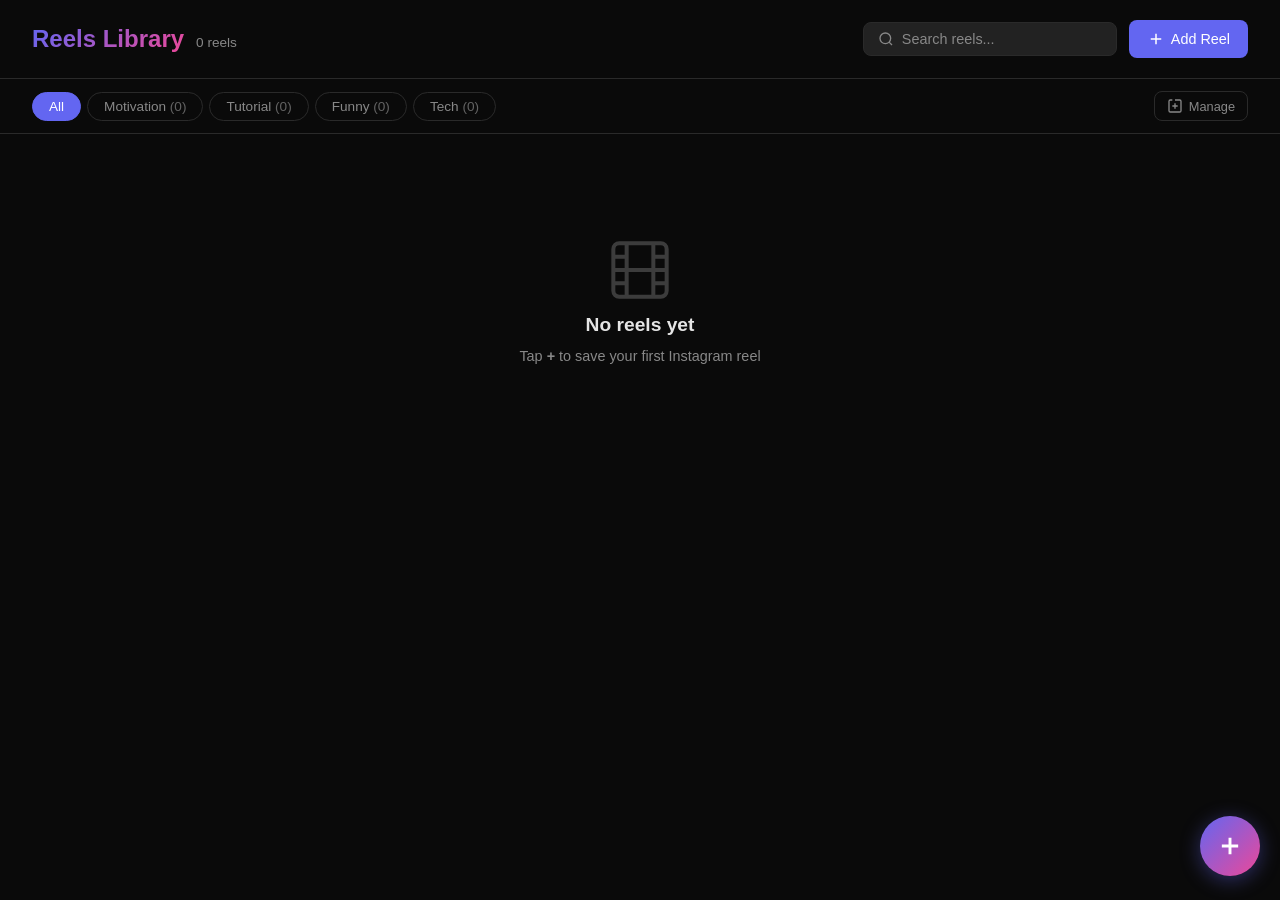
==== index.html @ 19f2aade "Initial release: Reels Library PWA Instagram reels bookmarking app with categories, embed previews, " ====
<!DOCTYPE html>
<html lang="en">
<head>
  <meta charset="UTF-8" />
  <meta name="viewport" content="width=device-width, initial-scale=1.0, maximum-scale=1.0, user-scalable=no, viewport-fit=cover" />
  <meta name="theme-color" content="#6366f1" />
  <meta name="apple-mobile-web-app-capable" content="yes" />
  <meta name="apple-mobile-web-app-status-bar-style" content="black-translucent" />
  <meta name="apple-mobile-web-app-title" content="Reels Lib" />
  <link rel="apple-touch-icon" href="icons/icon-192.png" />
  <link rel="icon" type="image/svg+xml" href="icons/icon.svg" />
  <link rel="manifest" href="manifest.json" />
  <title>Reels Library</title>
  <link rel="stylesheet" href="styles.css" />
</head>
<body>
  <div id="app">
    <!-- Header -->
    <header class="header">
      <div class="header-left">
        <h1>Reels Library</h1>
        <span class="reel-count" id="reelCount">0 reels</span>
      </div>
      <div class="header-right">
        <div class="search-box">
          <svg width="16" height="16" viewBox="0 0 24 24" fill="none" stroke="currentColor" stroke-width="2"><circle cx="11" cy="11" r="8"/><path d="m21 21-4.35-4.35"/></svg>
          <input type="text" id="searchInput" placeholder="Search reels..." />
        </div>
        <button class="btn btn-primary desktop-only" id="addReelBtn">
          <svg width="18" height="18" viewBox="0 0 24 24" fill="none" stroke="currentColor" stroke-width="2"><path d="M12 5v14M5 12h14"/></svg>
          Add Reel
        </button>
      </div>
    </header>

    <!-- Category Tabs -->
    <nav class="category-bar">
      <div class="category-tabs" id="categoryTabs">
        <button class="tab active" data-category="all">All</button>
      </div>
      <button class="btn btn-ghost btn-sm" id="manageCategoriesBtn">
        <svg width="16" height="16" viewBox="0 0 24 24" fill="none" stroke="currentColor" stroke-width="2"><path d="M12 3h7a2 2 0 0 1 2 2v14a2 2 0 0 1-2 2H5a2 2 0 0 1-2-2V5a2 2 0 0 1 2-2h3"/><path d="M12 8v8M8 12h8"/></svg>
        <span class="manage-label">Manage</span>
      </button>
    </nav>

    <!-- Reels Grid -->
    <main class="reels-grid" id="reelsGrid">
      <!-- Empty state -->
      <div class="empty-state" id="emptyState">
        <svg width="64" height="64" viewBox="0 0 24 24" fill="none" stroke="currentColor" stroke-width="1.5" opacity="0.4">
          <rect x="2" y="2" width="20" height="20" rx="2.18" ry="2.18"/><path d="M7 2v20M17 2v20M2 12h20M2 7h5M2 17h5M17 7h5M17 17h5"/>
        </svg>
        <h2>No reels yet</h2>
        <p>Tap <strong>+</strong> to save your first Instagram reel</p>
      </div>
    </main>

    <!-- Mobile FAB (Floating Action Button) -->
    <button class="fab mobile-only" id="addReelFab" aria-label="Add reel">
      <svg width="28" height="28" viewBox="0 0 24 24" fill="none" stroke="currentColor" stroke-width="2.5"><path d="M12 5v14M5 12h14"/></svg>
    </button>
  </div>

  <!-- Add/Edit Reel Modal -->
  <div class="modal-overlay" id="reelModal">
    <div class="modal modal-add">
      <div class="modal-header">
        <h2 id="modalTitle">Add Reel</h2>
        <button class="btn-close" id="closeReelModal">&times;</button>
      </div>
      <form id="reelForm">
        <input type="hidden" id="reelId" />
        <div class="form-group">
          <label for="reelUrl">Instagram Reel URL</label>
          <div class="url-input-row">
            <input type="url" id="reelUrl" placeholder="https://www.instagram.com/reel/..." required />
            <button type="button" class="btn btn-ghost btn-sm fetch-btn" id="fetchPreviewBtn">Preview</button>
          </div>
        </div>
        <div class="preview-area" id="previewArea">
          <div class="preview-placeholder">Paste a reel link and tap "Preview"</div>
        </div>
        <div class="form-group">
          <label for="reelTitle">Title / Note</label>
          <input type="text" id="reelTitle" placeholder="Give it a name to remember..." />
        </div>
        <div class="form-group">
          <label for="reelCategory">Category</label>
          <select id="reelCategory">
            <option value="">Uncategorized</option>
          </select>
        </div>
        <div class="form-actions">
          <button type="button" class="btn btn-ghost" id="cancelReelBtn">Cancel</button>
          <button type="submit" class="btn btn-primary">Save Reel</button>
        </div>
      </form>
    </div>
  </div>

  <!-- Manage Categories Modal -->
  <div class="modal-overlay" id="categoryModal">
    <div class="modal modal-sm">
      <div class="modal-header">
        <h2>Manage Categories</h2>
        <button class="btn-close" id="closeCategoryModal">&times;</button>
      </div>
      <div class="category-form">
        <div class="form-group form-row">
          <input type="text" id="newCategoryName" placeholder="New category name..." />
          <input type="color" id="newCategoryColor" value="#6366f1" title="Pick a color" />
          <button class="btn btn-primary btn-sm" id="addCategoryBtn">Add</button>
        </div>
      </div>
      <ul class="category-list" id="categoryList"></ul>
    </div>
  </div>

  <!-- Reel Detail Modal -->
  <div class="modal-overlay" id="detailModal">
    <div class="modal modal-detail">
      <div class="modal-header">
        <h2 id="detailTitle">Reel Details</h2>
        <button class="btn-close" id="closeDetailModal">&times;</button>
      </div>
      <div class="detail-body" id="detailBody"></div>
      <div class="detail-actions">
        <a class="btn btn-primary" id="detailOpenLink" href="#" target="_blank" rel="noopener">
          <svg width="16" height="16" viewBox="0 0 24 24" fill="none" stroke="currentColor" stroke-width="2"><path d="M18 13v6a2 2 0 0 1-2 2H5a2 2 0 0 1-2-2V8a2 2 0 0 1 2-2h6M15 3h6v6M10 14 21 3"/></svg>
          Open in Instagram
        </a>
        <button class="btn btn-ghost" id="detailEditBtn">Edit</button>
        <button class="btn btn-danger" id="detailDeleteBtn">Delete</button>
      </div>
    </div>
  </div>

  <script src="app.js"></script>
  <script>
    // Register service worker
    if ('serviceWorker' in navigator) {
      navigator.serviceWorker.register('./sw.js');
    }
  </script>
</body>
</html>
---- styles.css ----
/* === Reset & Base === */
*, *::before, *::after { box-sizing: border-box; margin: 0; padding: 0; }

:root {
  --bg: #0a0a0a;
  --bg-card: #161616;
  --bg-card-hover: #1e1e1e;
  --bg-modal: #1a1a1a;
  --bg-input: #222;
  --border: #2a2a2a;
  --text: #e5e5e5;
  --text-muted: #888;
  --primary: #6366f1;
  --primary-hover: #818cf8;
  --danger: #ef4444;
  --danger-hover: #f87171;
  --radius: 12px;
  --radius-sm: 8px;
  --safe-top: env(safe-area-inset-top, 0px);
  --safe-bottom: env(safe-area-inset-bottom, 0px);
}

html { -webkit-text-size-adjust: 100%; }

body {
  font-family: -apple-system, BlinkMacSystemFont, 'Segoe UI', Roboto, sans-serif;
  background: var(--bg);
  color: var(--text);
  min-height: 100vh;
  min-height: 100dvh;
  -webkit-tap-highlight-color: transparent;
  overscroll-behavior: none;
  padding-top: var(--safe-top);
  padding-bottom: var(--safe-bottom);
}

/* === Visibility helpers === */
.mobile-only { display: none; }

/* === Header === */
.header {
  display: flex;
  align-items: center;
  justify-content: space-between;
  padding: 20px 32px;
  border-bottom: 1px solid var(--border);
  flex-wrap: wrap;
  gap: 12px;
  position: sticky;
  top: 0;
  z-index: 50;
  background: var(--bg);
}

.header-left {
  display: flex;
  align-items: baseline;
  gap: 12px;
}

.header h1 {
  font-size: 1.5rem;
  font-weight: 700;
  background: linear-gradient(135deg, #6366f1, #ec4899);
  -webkit-background-clip: text;
  -webkit-text-fill-color: transparent;
  background-clip: text;
}

.reel-count {
  color: var(--text-muted);
  font-size: 0.85rem;
}

.header-right {
  display: flex;
  align-items: center;
  gap: 12px;
}

/* === Search === */
.search-box {
  display: flex;
  align-items: center;
  gap: 8px;
  background: var(--bg-input);
  border: 1px solid var(--border);
  border-radius: var(--radius-sm);
  padding: 8px 14px;
  color: var(--text-muted);
  transition: border-color 0.2s;
}

.search-box:focus-within { border-color: var(--primary); }

.search-box input {
  background: none;
  border: none;
  color: var(--text);
  font-size: 0.9rem;
  outline: none;
  width: 200px;
}

.search-box input::placeholder { color: var(--text-muted); }

/* === Buttons === */
.btn {
  display: inline-flex;
  align-items: center;
  gap: 6px;
  padding: 10px 18px;
  border-radius: var(--radius-sm);
  border: none;
  font-size: 0.9rem;
  font-weight: 500;
  cursor: pointer;
  transition: all 0.15s;
  text-decoration: none;
  white-space: nowrap;
}

.btn-primary { background: var(--primary); color: #fff; }
.btn-primary:hover { background: var(--primary-hover); }
.btn-primary:active { transform: scale(0.97); }

.btn-ghost {
  background: transparent;
  color: var(--text-muted);
  border: 1px solid var(--border);
}
.btn-ghost:hover { color: var(--text); border-color: #444; }

.btn-danger {
  background: transparent;
  color: var(--danger);
  border: 1px solid var(--danger);
}
.btn-danger:hover { background: var(--danger); color: #fff; }

.btn-sm { padding: 6px 12px; font-size: 0.8rem; }

.btn-close {
  background: none;
  border: none;
  color: var(--text-muted);
  font-size: 1.5rem;
  cursor: pointer;
  line-height: 1;
  padding: 4px 8px;
}
.btn-close:hover { color: var(--text); }

/* === FAB (Floating Action Button) === */
.fab {
  position: fixed;
  bottom: 24px;
  right: 20px;
  width: 60px;
  height: 60px;
  border-radius: 50%;
  background: linear-gradient(135deg, #6366f1, #ec4899);
  color: #fff;
  border: none;
  display: flex;
  align-items: center;
  justify-content: center;
  box-shadow: 0 4px 20px rgba(99, 102, 241, 0.4);
  cursor: pointer;
  z-index: 90;
  transition: transform 0.15s, box-shadow 0.15s;
}

.fab:active {
  transform: scale(0.9);
  box-shadow: 0 2px 12px rgba(99, 102, 241, 0.3);
}

/* === Category Bar === */
.category-bar {
  display: flex;
  align-items: center;
  justify-content: space-between;
  padding: 12px 32px;
  border-bottom: 1px solid var(--border);
  gap: 12px;
  overflow-x: auto;
  position: sticky;
  top: 68px;
  z-index: 49;
  background: var(--bg);
  -webkit-overflow-scrolling: touch;
}

.category-bar::-webkit-scrollbar { display: none; }
.category-bar { scrollbar-width: none; }

.category-tabs {
  display: flex;
  gap: 6px;
  overflow-x: auto;
  flex: 1;
  -webkit-overflow-scrolling: touch;
}

.category-tabs::-webkit-scrollbar { display: none; }
.category-tabs { scrollbar-width: none; }

.tab {
  padding: 6px 16px;
  border-radius: 20px;
  border: 1px solid var(--border);
  background: transparent;
  color: var(--text-muted);
  font-size: 0.85rem;
  cursor: pointer;
  white-space: nowrap;
  transition: all 0.15s;
}

.tab:hover { border-color: #555; color: var(--text); }
.tab:active { transform: scale(0.96); }

.tab.active {
  background: var(--primary);
  border-color: var(--primary);
  color: #fff;
}

/* === Reels Grid === */
.reels-grid {
  display: grid;
  grid-template-columns: repeat(auto-fill, minmax(280px, 1fr));
  gap: 20px;
  padding: 24px 32px;
  padding-bottom: calc(24px + var(--safe-bottom));
}

/* === Reel Card === */
.reel-card {
  background: var(--bg-card);
  border: 1px solid var(--border);
  border-radius: var(--radius);
  overflow: hidden;
  cursor: pointer;
  transition: all 0.2s;
  -webkit-touch-callout: none;
}

.reel-card:hover {
  background: var(--bg-card-hover);
  border-color: #444;
  transform: translateY(-2px);
  box-shadow: 0 8px 24px rgba(0,0,0,0.3);
}

.reel-card:active {
  transform: scale(0.98);
  box-shadow: none;
}

.reel-card-thumbnail {
  width: 100%;
  aspect-ratio: 9/16;
  max-height: 320px;
  object-fit: cover;
  background: #111;
  display: flex;
  align-items: center;
  justify-content: center;
  overflow: hidden;
}

.reel-card-thumbnail img {
  width: 100%;
  height: 100%;
  object-fit: cover;
}

.reel-card-thumbnail .embed-thumb {
  position: relative;
  width: 100%;
  height: 100%;
  overflow: hidden;
}

.reel-card-thumbnail .embed-thumb iframe {
  width: 100%;
  height: 320px;
  display: block;
  pointer-events: none;
}

.reel-card-thumbnail .embed-overlay {
  position: absolute;
  inset: 0;
  z-index: 1;
  cursor: pointer;
}

.reel-card-thumbnail .placeholder-thumb {
  display: flex;
  flex-direction: column;
  align-items: center;
  justify-content: center;
  gap: 8px;
  color: var(--text-muted);
  width: 100%;
  height: 100%;
  min-height: 180px;
  background: linear-gradient(135deg, #1a1a2e, #16213e);
}

.reel-card-info { padding: 14px; }

.reel-card-title {
  font-size: 0.95rem;
  font-weight: 600;
  margin-bottom: 6px;
  overflow: hidden;
  text-overflow: ellipsis;
  white-space: nowrap;
}

.reel-card-meta {
  display: flex;
  align-items: center;
  justify-content: space-between;
  gap: 8px;
}

.reel-card-category {
  font-size: 0.75rem;
  padding: 3px 10px;
  border-radius: 12px;
  font-weight: 500;
}

.reel-card-date {
  font-size: 0.75rem;
  color: var(--text-muted);
}

/* === Empty State === */
.empty-state {
  grid-column: 1 / -1;
  display: flex;
  flex-direction: column;
  align-items: center;
  justify-content: center;
  gap: 12px;
  padding: 80px 20px;
  color: var(--text-muted);
  text-align: center;
}

.empty-state h2 { font-size: 1.2rem; color: var(--text); }
.empty-state p { font-size: 0.9rem; }

/* === Modal === */
.modal-overlay {
  display: none;
  position: fixed;
  inset: 0;
  background: rgba(0,0,0,0.7);
  backdrop-filter: blur(4px);
  z-index: 100;
  align-items: center;
  justify-content: center;
}

.modal-overlay.open { display: flex; }

.modal {
  background: var(--bg-modal);
  border: 1px solid var(--border);
  border-radius: var(--radius);
  width: 90%;
  max-width: 520px;
  max-height: 90vh;
  overflow-y: auto;
  animation: modalIn 0.2s ease;
  -webkit-overflow-scrolling: touch;
}

.modal-sm { max-width: 420px; }
.modal-detail { max-width: 540px; }

@keyframes modalIn {
  from { opacity: 0; transform: translateY(20px); }
  to { opacity: 1; transform: translateY(0); }
}

.modal-header {
  display: flex;
  align-items: center;
  justify-content: space-between;
  padding: 20px 24px 12px;
  position: sticky;
  top: 0;
  background: var(--bg-modal);
  z-index: 1;
}

.modal-header h2 { font-size: 1.15rem; }

/* === Form === */
.form-group {
  padding: 0 24px;
  margin-bottom: 16px;
  position: relative;
}

.form-group label {
  display: block;
  font-size: 0.8rem;
  color: var(--text-muted);
  margin-bottom: 6px;
  font-weight: 500;
}

.form-group input,
.form-group select {
  width: 100%;
  padding: 10px 14px;
  background: var(--bg-input);
  border: 1px solid var(--border);
  border-radius: var(--radius-sm);
  color: var(--text);
  font-size: 16px; /* prevents iOS zoom on focus */
  outline: none;
  transition: border-color 0.2s;
}

.form-group input:focus,
.form-group select:focus {
  border-color: var(--primary);
}

.form-group select { cursor: pointer; }

.form-group input[type="color"] {
  width: 40px;
  height: 42px;
  padding: 2px;
  cursor: pointer;
  border-radius: var(--radius-sm);
}

.url-input-row {
  display: flex;
  gap: 8px;
}

.url-input-row input { flex: 1; }

.form-row {
  display: flex;
  gap: 8px;
  align-items: flex-end;
}

.form-row input[type="text"] { flex: 1; }

.form-actions {
  display: flex;
  justify-content: flex-end;
  gap: 10px;
  padding: 16px 24px 24px;
}

/* === Preview Area === */
.preview-area {
  margin: 0 24px 16px;
  border: 1px dashed var(--border);
  border-radius: var(--radius-sm);
  min-height: 80px;
  display: flex;
  align-items: center;
  justify-content: center;
  overflow: hidden;
}

.preview-placeholder {
  color: var(--text-muted);
  font-size: 0.85rem;
  padding: 20px;
  text-align: center;
}

.preview-embed { width: 100%; }
.preview-embed iframe { display: block; width: 100%; }

.preview-loading {
  color: var(--text-muted);
  font-size: 0.85rem;
  padding: 20px;
}

.preview-error {
  color: var(--danger);
  font-size: 0.85rem;
  padding: 16px;
  text-align: center;
}

/* === Category List (manage modal) === */
.category-list {
  list-style: none;
  padding: 0 24px 20px;
}

.category-list li {
  display: flex;
  align-items: center;
  justify-content: space-between;
  padding: 12px 0;
  border-bottom: 1px solid var(--border);
}

.category-list li:last-child { border-bottom: none; }

.category-list .cat-info {
  display: flex;
  align-items: center;
  gap: 10px;
}

.cat-color-dot {
  width: 14px;
  height: 14px;
  border-radius: 50%;
  flex-shrink: 0;
}

.category-list .cat-name { font-size: 0.9rem; }

.category-list .cat-count {
  font-size: 0.75rem;
  color: var(--text-muted);
}

.cat-delete-btn {
  background: none;
  border: none;
  color: var(--text-muted);
  cursor: pointer;
  font-size: 1.3rem;
  padding: 8px 12px;
  min-width: 44px;
  min-height: 44px;
  display: flex;
  align-items: center;
  justify-content: center;
}
.cat-delete-btn:hover { color: var(--danger); }

.category-form { padding-top: 8px; }

/* === Detail Modal === */
.detail-body { padding: 0 24px 16px; }

.detail-body img {
  width: 100%;
  max-height: 400px;
  object-fit: cover;
  border-radius: var(--radius-sm);
  margin-bottom: 14px;
}

.detail-embed { margin-bottom: 14px; }
.detail-embed iframe { display: block; border-radius: var(--radius-sm); width: 100%; }

.detail-body .detail-desc {
  font-size: 0.9rem;
  color: var(--text-muted);
  margin-bottom: 10px;
  line-height: 1.5;
}

.detail-body .detail-author {
  font-size: 0.85rem;
  color: var(--text);
  font-weight: 500;
  margin-bottom: 4px;
}

.detail-body .detail-url {
  font-size: 0.8rem;
  color: var(--primary);
  word-break: break-all;
}

.detail-body .detail-category-badge {
  display: inline-block;
  padding: 4px 12px;
  border-radius: 12px;
  font-size: 0.8rem;
  font-weight: 500;
  margin-top: 10px;
}

.detail-body .detail-date {
  font-size: 0.8rem;
  color: var(--text-muted);
  margin-top: 8px;
}

.detail-body .detail-no-preview {
  display: flex;
  flex-direction: column;
  align-items: center;
  justify-content: center;
  gap: 8px;
  padding: 40px 20px;
  color: var(--text-muted);
  background: linear-gradient(135deg, #1a1a2e, #16213e);
  border-radius: var(--radius-sm);
  margin-bottom: 14px;
}

.detail-actions {
  display: flex;
  gap: 10px;
  padding: 0 24px 24px;
  flex-wrap: wrap;
}

/* ==========================================
   MOBILE (< 640px)
   ========================================== */
@media (max-width: 640px) {
  .mobile-only { display: flex; }
  .desktop-only { display: none !important; }

  /* Header — compact */
  .header {
    padding: 12px 16px;
    gap: 10px;
  }

  .header h1 { font-size: 1.2rem; }

  .header-right { width: 100%; }

  .search-box {
    flex: 1;
    padding: 10px 14px;
  }

  .search-box input {
    width: 100%;
    font-size: 16px; /* prevent iOS zoom */
  }

  /* Category bar */
  .category-bar {
    padding: 10px 16px;
    top: 52px;
  }

  .manage-label { display: none; }

  .tab { padding: 8px 14px; font-size: 0.8rem; }

  /* Grid — 2 columns on phone */
  .reels-grid {
    grid-template-columns: repeat(2, 1fr);
    gap: 10px;
    padding: 12px;
    padding-bottom: calc(100px + var(--safe-bottom));
  }

  /* Cards — more compact */
  .reel-card:hover {
    transform: none;
    box-shadow: none;
  }

  .reel-card-thumbnail {
    max-height: 240px;
  }

  .reel-card-thumbnail .embed-thumb iframe {
    height: 240px;
  }

  .reel-card-info { padding: 10px; }

  .reel-card-title { font-size: 0.8rem; margin-bottom: 4px; }

  .reel-card-category { font-size: 0.65rem; padding: 2px 8px; }
  .reel-card-date { font-size: 0.65rem; }

  /* FAB */
  .fab {
    bottom: calc(20px + var(--safe-bottom));
    right: 16px;
    width: 56px;
    height: 56px;
  }

  /* Modals — bottom sheet style */
  .modal-overlay {
    align-items: flex-end;
  }

  .modal {
    width: 100%;
    max-width: 100%;
    border-radius: 20px 20px 0 0;
    max-height: 92vh;
    animation: modalSlideUp 0.25s ease;
  }

  @keyframes modalSlideUp {
    from { transform: translateY(100%); }
    to { transform: translateY(0); }
  }

  /* Drag handle indicator */
  .modal::before {
    content: '';
    display: block;
    width: 36px;
    height: 4px;
    background: #555;
    border-radius: 2px;
    margin: 10px auto 0;
  }

  .modal-header { padding: 12px 20px 8px; }
  .form-group { padding: 0 20px; }
  .preview-area { margin: 0 20px 14px; }
  .form-actions { padding: 14px 20px 20px; }
  .detail-body { padding: 0 20px 14px; }
  .detail-actions { padding: 0 20px 20px; }

  .form-actions .btn,
  .detail-actions .btn {
    flex: 1;
    justify-content: center;
    padding: 12px;
  }

  /* Empty state */
  .empty-state { padding: 60px 20px; }
}

/* ==========================================
   SMALL PHONES (< 380px)
   ========================================== */
@media (max-width: 380px) {
  .reels-grid {
    grid-template-columns: 1fr;
    gap: 12px;
  }

  .reel-card-thumbnail { max-height: 280px; }
  .reel-card-thumbnail .embed-thumb iframe { height: 280px; }
}

/* ==========================================
   TABLET (641px - 1024px)
   ========================================== */
@media (min-width: 641px) and (max-width: 1024px) {
  .reels-grid {
    grid-template-columns: repeat(auto-fill, minmax(260px, 1fr));
    gap: 16px;
    padding: 20px 24px;
  }
}
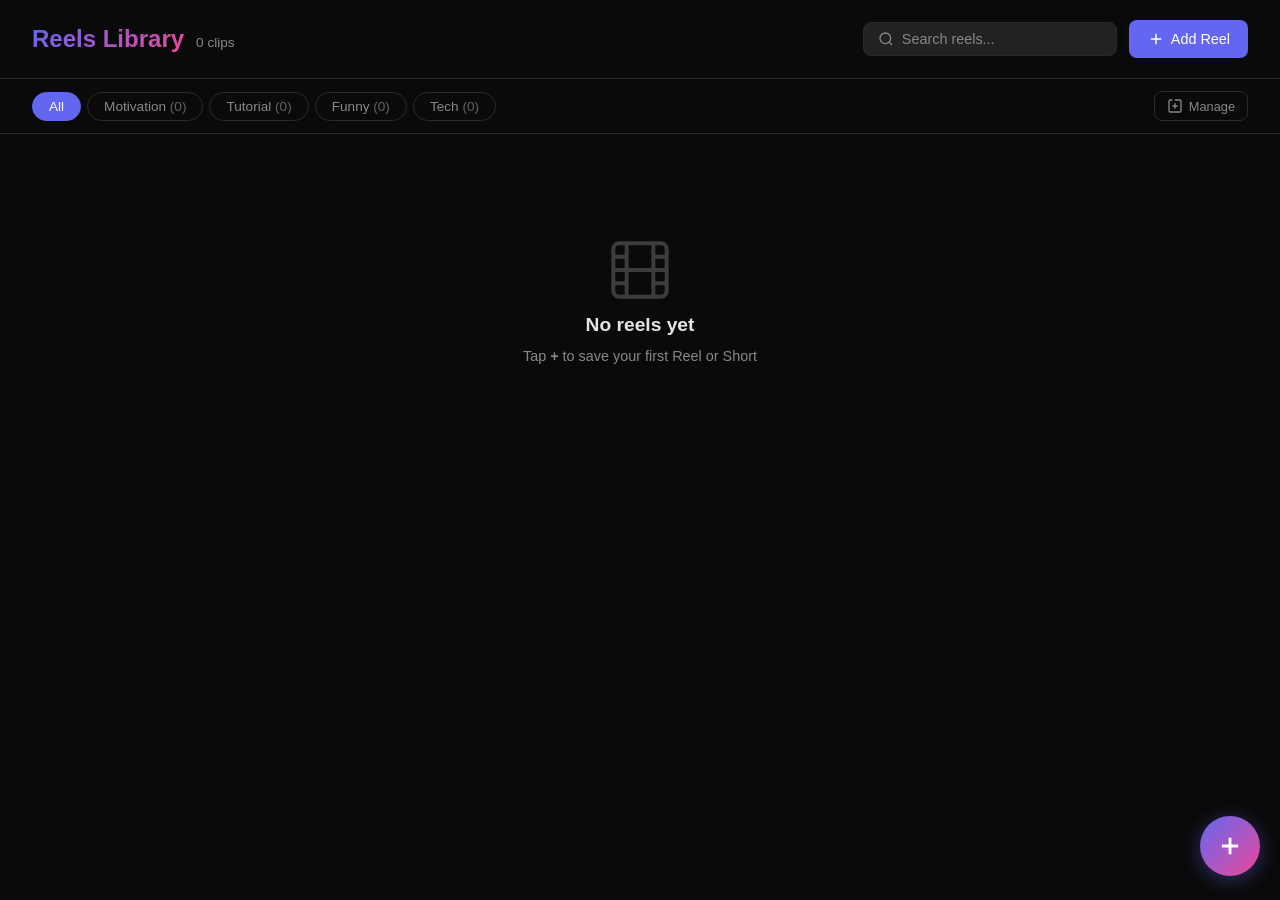
==== commit e9f29c6d: "Add YouTube Shorts support - Detect and embed YouTube Shorts alongside Instagram Reels - Platform ba" ====
--- a/index.html
+++ b/index.html
@@ -52,7 +52,7 @@
           <rect x="2" y="2" width="20" height="20" rx="2.18" ry="2.18"/><path d="M7 2v20M17 2v20M2 12h20M2 7h5M2 17h5M17 7h5M17 17h5"/>
         </svg>
         <h2>No reels yet</h2>
-        <p>Tap <strong>+</strong> to save your first Instagram reel</p>
+        <p>Tap <strong>+</strong> to save your first Reel or Short</p>
       </div>
     </main>
 
@@ -74,12 +74,12 @@
         <div class="form-group">
           <label for="reelUrl">Instagram Reel URL</label>
           <div class="url-input-row">
-            <input type="url" id="reelUrl" placeholder="https://www.instagram.com/reel/..." required />
+            <input type="url" id="reelUrl" placeholder="Instagram Reel or YouTube Shorts URL..." required />
             <button type="button" class="btn btn-ghost btn-sm fetch-btn" id="fetchPreviewBtn">Preview</button>
           </div>
         </div>
         <div class="preview-area" id="previewArea">
-          <div class="preview-placeholder">Paste a reel link and tap "Preview"</div>
+          <div class="preview-placeholder">Paste a Reel or Shorts link and tap "Preview"</div>
         </div>
         <div class="form-group">
           <label for="reelTitle">Title / Note</label>
--- a/styles.css
+++ b/styles.css
@@ -269,6 +269,32 @@
   align-items: center;
   justify-content: center;
   overflow: hidden;
+  position: relative;
+}
+
+/* Platform badge (Instagram / YouTube icon) */
+.platform-badge {
+  position: absolute;
+  top: 8px;
+  left: 8px;
+  z-index: 2;
+  width: 28px;
+  height: 28px;
+  border-radius: 50%;
+  display: flex;
+  align-items: center;
+  justify-content: center;
+  backdrop-filter: blur(8px);
+}
+
+.platform-ig {
+  background: rgba(225, 48, 108, 0.85);
+  color: #fff;
+}
+
+.platform-yt {
+  background: rgba(255, 0, 0, 0.85);
+  color: #fff;
 }
 
 .reel-card-thumbnail img {
